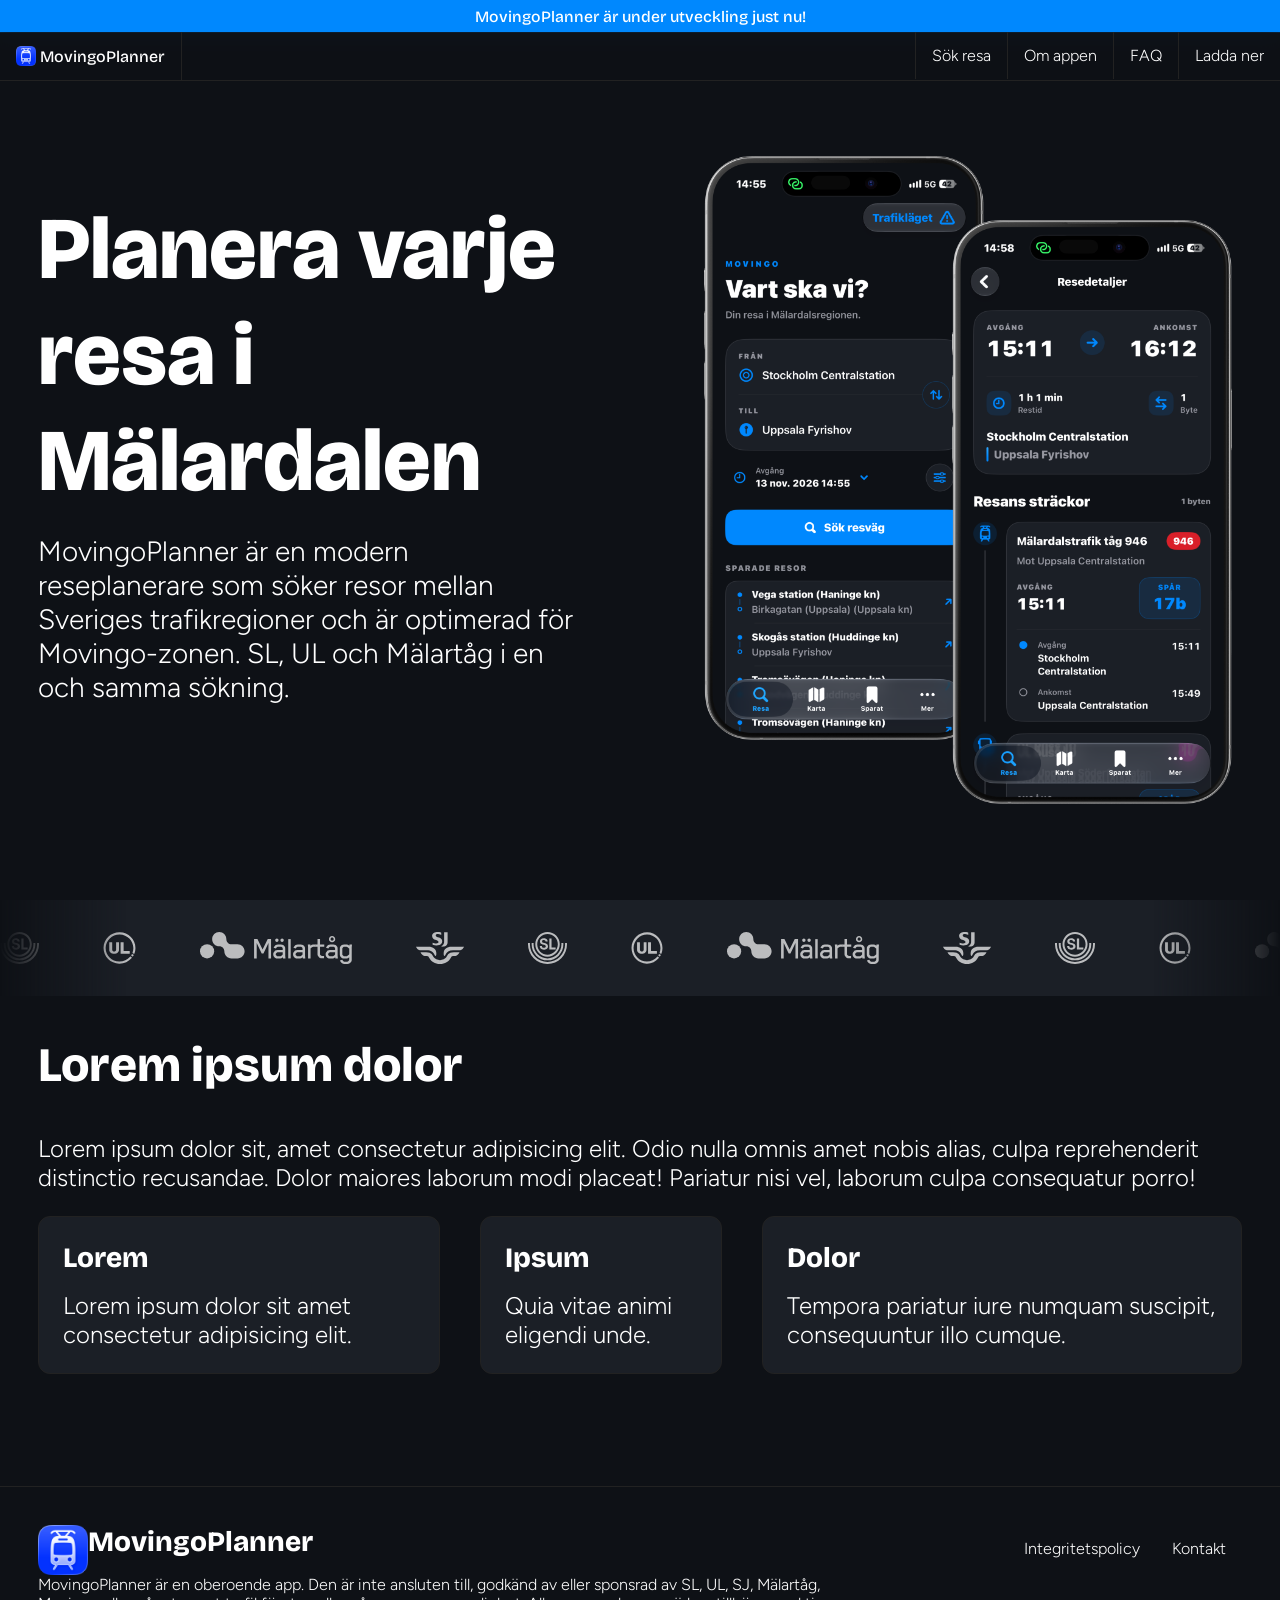
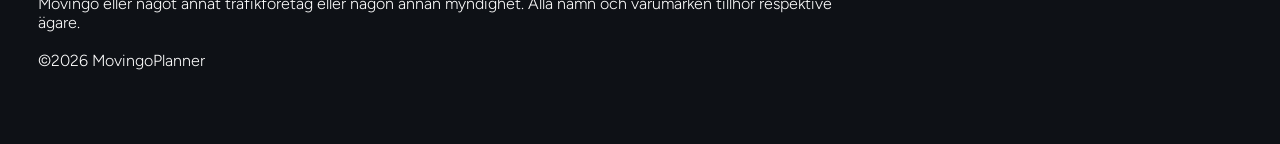
==== index.html @ 811c1472 "first commit" ====
<!DOCTYPE html>
<html lang="en">
<head>
    <meta charset="UTF-8">
    <meta name="viewport" content="width=device-width, initial-scale=1.0">

    <link rel="shortcut icon" href="img/logo.png" type="image/x-icon">

    <link rel="preconnect" href="https://fonts.googleapis.com">
    <link rel="preconnect" href="https://fonts.gstatic.com" crossorigin>
    <link href="https://fonts.googleapis.com/css2?family=Bricolage+Grotesque:opsz,wght@12..96,200..800&family=Figtree:ital,wght@0,300..900;1,300..900&display=swap" rel="stylesheet">
    
    <link rel="stylesheet" href="css/styles.css">

    <title>MovingoPlanner</title>
</head>
<body>
    <header>MovingoPlanner är under utveckling just nu!</header>
    <nav>
        <ul>
            <li id="logo"><a href="/"><img src="img/logo.png" alt="MovingoPlanner logga">MovingoPlanner</a></li>
            <li><a href="/downloads/">Ladda ner</a></li>
            <li><a href="/faq/">FAQ</a></li>
            <li><a href="/about/">Om appen</a></li>
            <li><a href="/search-journey/">Sök resa</a></li>
        </ul>
    </nav>

    <section id="hero_sec">
        <div class="flex-container">
            <main>
                <h1>Planera varje resa i Mälardalen</h1>
                <p>MovingoPlanner är en modern reseplanerare som söker resor mellan Sveriges trafikregioner och är optimerad för Movingo-zonen. SL, UL och Mälartåg i en och samma sökning.</p>
            </main>
            <aside>
                <div>
                    <img src="img/app_mockup_home.png" alt="Telefon modell som visar appen.">
                    <img id="top_img" src="img/app_mockup_journey.png" alt="Telefon modell som visar appen.">
                </div>
            </aside>
        </div>
    </section>

    <section class="logo-marquee">
        <div class="logo-track">

            <div class="logo-group">
                <img src="img/sl.svg" alt="SL">
                <img src="img/ul.svg" alt="UL">
                <img src="img/malartag.svg" alt="Mälartåg">
                <img src="img/sj.svg" alt="SJ">

                <img src="img/sl.svg" alt="" aria-hidden="true">
                <img src="img/ul.svg" alt="" aria-hidden="true">
                <img src="img/malartag.svg" alt="" aria-hidden="true">
                <img src="img/sj.svg" alt="" aria-hidden="true">

                <img src="img/sl.svg" alt="" aria-hidden="true">
                <img src="img/ul.svg" alt="" aria-hidden="true">
                <img src="img/malartag.svg" alt="" aria-hidden="true">
                <img src="img/sj.svg" alt="" aria-hidden="true">
            </div>

            <div class="logo-group" aria-hidden="true">
                <img src="img/sl.svg" alt="">
                <img src="img/ul.svg" alt="">
                <img src="img/malartag.svg" alt="">
                <img src="img/sj.svg" alt="">
                
                <img src="img/sl.svg" alt="">
                <img src="img/ul.svg" alt="">
                <img src="img/malartag.svg" alt="">
                <img src="img/sj.svg" alt="">
 
                <img src="img/sl.svg" alt="">
                <img src="img/ul.svg" alt="">
                <img src="img/malartag.svg" alt="">
                <img src="img/sj.svg" alt="">
            </div>
        </div>
    </section>

    <section id="info_sec">
        <div>
            <h2>Lorem ipsum dolor</h2>
            <p>Lorem ipsum dolor sit, amet consectetur adipisicing elit. Odio nulla omnis amet nobis alias, culpa reprehenderit distinctio recusandae. Dolor maiores laborum modi placeat! Pariatur nisi vel, laborum culpa consequatur porro!</p>

            <div class="flex-container">
                <div class="card">
                    <h3>Lorem</h3>
                    <p>
                        Lorem ipsum dolor sit amet consectetur adipisicing elit.
                    </p>
                </div>
                <div class="card">
                    <h3>Ipsum</h3>
                    <p>
                        Quia vitae animi eligendi unde.
                    </p>
                </div>
                <div class="card">
                    <h3>Dolor</h3>
                    <p>
                        Tempora pariatur iure numquam suscipit, consequuntur illo cumque. 
                    </p>
                </div>
            </div>
        </div>
    </section>

    <footer>
        <main>
            <div id="logo">
                <a href="/">
                    <div class="flex-container">
                        <img src="img/logo.png" alt="MovingoPlanner logga">
                        <h3>MovingoPlanner</h3>
                    </div>
                </a>
            </div>
                
            <p>MovingoPlanner är en oberoende app. Den är inte ansluten till, godkänd av eller sponsrad av SL, UL, SJ, Mälartåg, Movingo eller något annat trafikföretag eller någon annan myndighet. Alla namn och varumärken tillhör respektive ägare.<br><br>&copy;2026 MovingoPlanner</p>
        </main>
        <aside>
            <ul>
                <li><a href="/contact/">Kontakt</a></li>
                <li><a href="/privacy-policy/">Integritetspolicy</a></li>
            </ul>
        </aside>
    </footer>

</body>
</html>
---- css/styles.css ----
body {
    background-color: #0E1116;
    margin: 0;
}

html::-webkit-scrollbar, 
body::-webkit-scrollbar {
  display: none;
}

html, body {
  scrollbar-width: none; /* Firefox */
  -ms-overflow-style: none; /* IE och Edge */
}

nav a img {
    height: 19.5px;
    padding-right: 4px;
}

nav {
    width: 100vw;
    height: 47.5px;

    background-color: rgba(14, 17, 22, 0.8);
    backdrop-filter: blur(10px);

    border-bottom: #222 1px solid;

    z-index: 100;
    position: fixed;
    top: 3.6vh;
}

nav ul {
    list-style-type: none;
    margin: 0;
    padding: 0;
    overflow: hidden;
}

nav ul li {
    float: right;
}

nav ul li a {
    display: block;
    color: white;
    text-align: center;
    padding: 14px 16px;
    text-decoration: none;
  
    font-family: "Figtree", sans-serif;
    font-optical-sizing: auto;
    font-weight: 300;
    font-style: normal;

    border-left: #222 1px solid;
}

nav ul li a:hover {
    background-color: rgba(0, 136, 254);
}

#logo {
    float: left;

    display: flex;
    align-items: center;

    align-content: center;
}

#logo a {
    font-family: "Bricolage Grotesque", sans-serif;
    font-optical-sizing: auto;
    font-weight: 500;
    font-style: normal;
    font-variation-settings: "wdth" 100;

    display: flex;
    align-items: center;

    border-right: #222 1px solid;

    border-left: none;
}

h1 {
    font-family: "Bricolage Grotesque", sans-serif;
    font-optical-sizing: auto;
    font-weight: 800;
    font-style: normal;
    font-variation-settings: "wdth" 100;
    
    font-size: clamp(48px, calc(30.857px + 4.762vw), 88px);
    
    color: white;
}

h2 {
    font-family: "Bricolage Grotesque", sans-serif;
    font-optical-sizing: auto;
    font-weight: 800;
    font-style: normal;
    font-variation-settings: "wdth" 100;

    font-size: clamp(24px, calc(13.714px + 2.857vw), 48px);

    color: white;
}

h3 {
    font-family: "Bricolage Grotesque", sans-serif;
    font-optical-sizing: auto;
    font-weight: 800;
    font-style: normal;
    font-variation-settings: "wdth" 100;

    font-size: clamp(18px, calc(13.714px + 1.19vw), 28px);

    color: white;
    margin: 0;
    margin-bottom: 1rem;
}

p {
    font-family: "Figtree", sans-serif;
    font-optical-sizing: auto;
    font-weight: 300;
    font-style: normal;

    color: white;
}

header {
    font-family: "Bricolage Grotesque", sans-serif;
    font-optical-sizing: auto;
    font-weight: 500;
    font-style: normal;
    font-variation-settings:
        "wdth" 100;

    font-size: 1.75vh;

    color: white;

    text-align: center;
    width: 100vw;

    padding: 0.75vh 0;

    background-color: rgba(0, 136, 254);

    z-index: 100;
    position: fixed;
}

.flex-container {
    display: flex;
}

#hero_sec .flex-container {
    gap: 10vw;
    align-items: center;
}

#hero_sec {
    margin: 0 3vw;
    height: 100vh;
    display: flex;
    flex-direction: column;
    justify-content: center;
}

#hero_sec p {
    font-size: clamp(18px, calc(13.714px + 1.19vw), 28px);
}

#hero_sec main {
    float: left;
    width: 42vw;
}

#hero_sec aside {
    float: right;
    width: 42vw;
}

#hero_sec main h1, #hero_sec main p {
    margin: 1.5vw 0;
}

#hero_sec aside img {
    width: 17.5rem;
}

#top_img {
    position: absolute;

    margin: 5vw 0 0 -2.5vw;

    z-index: 1;
}

@media (max-width: 1200px) {

    #hero_sec aside img {
        width: 12.5rem;
    }

    #top_img {
    position: absolute;

    margin: 5vw 0 0 -4.5vw;

    z-index: 1;
}

@media (max-width: 850px) {
    #hero_sec main {
        width: 100vw;
    }

    #hero_sec aside {
        display: none;
    }
}
    
}

.logo-marquee {
    overflow: hidden;
    width: 100%;
    padding: 2rem 0;
    background: #1b1f26;

    mask-image: linear-gradient(
        to right,
        transparent,
        #0e1116 10%,
        #0e1116 90%,
        transparent
    );
    -webkit-mask-image: linear-gradient(
        to right,
        transparent,
        #0e1116 10%,
        #0e1116 90%,
        transparent
    );
}

.logo-track {
    display: flex;
    width: max-content;
    animation: scroll-logos 20s linear infinite;
}

.logo-marquee:hover .logo-track {
    animation-play-state: paused;
}

.logo-group {
    display: flex;
    align-items: center;
    gap: 4rem;
    padding-right: 4rem; 
}

.logo-group img {
    height: 2rem; 
    width: auto;
    object-fit: contain;
    filter: brightness(0) invert(1);
    opacity: 0.7;
    transition: filter 0.3s ease, opacity 0.3s ease;
}

.logo-group img:hover {
    filter: grayscale(0%);
    opacity: 1;
}

@keyframes scroll-logos {
    0% {
        transform: translateX(0);
    }
    100% {
        transform: translateX(-50%);
    }
}

@media (prefers-reduced-motion: reduce) {
    .logo-track {
        animation: none;
        flex-wrap: wrap;
        justify-content: center;
        width: 100%;
    }
    .logo-group[aria-hidden="true"] {
        display: none;
    }
}

#info_sec {
    margin: 0 3vw;
    height: 50vh;
}

#info_sec p {
    font-size: clamp(12px, calc(6.857px + 1.429vw), 24px);
}

#info_sec .flex-container {
    justify-content: space-between;
    gap: 2.5rem;
} 

.card p {
    margin: 0px;
}

.card {
    background-color: #1b1f26;
    padding: 1.5rem;

    border: #222 1px solid;
    border-radius: 12px;
}

footer {
    background-color: #1b1f26;

    border-top: #222 1px solid;
}

footer .flex-container {
    display: flex;
    align-items: stretch;

    height: 50px;
}

footer #logo {
    width: 100%
}

footer #logo a {
    text-decoration: none;
    border-right: none;
    height: 50px;
    text-align: center;
}

footer a img {
    height: 50px;
}

footer main {
    float: left;
    width: 65.5vw;
    height: 20vh;
    padding: 3vw;
    padding-right: 1.5vw;
}

footer aside {
    float: right;
    width: 25.5vw;
    height: 20vh;
    padding: 3vw;
    padding-left: 1.5vw;
}

footer ul {
    list-style-type: none;
    margin: 0;
    padding: 0;
    overflow: hidden;
}

footer ul li {
    float: right;
}

footer ul li a {
    display: block;
    color: white;
    text-align: center;
    padding: 14px 16px;
    text-decoration: none;
  
    font-family: "Figtree", sans-serif;
    font-optical-sizing: auto;
    font-weight: 300;
    font-style: normal;
}

footer ul li a:hover {
    background-color: rgba(0, 136, 254);
}
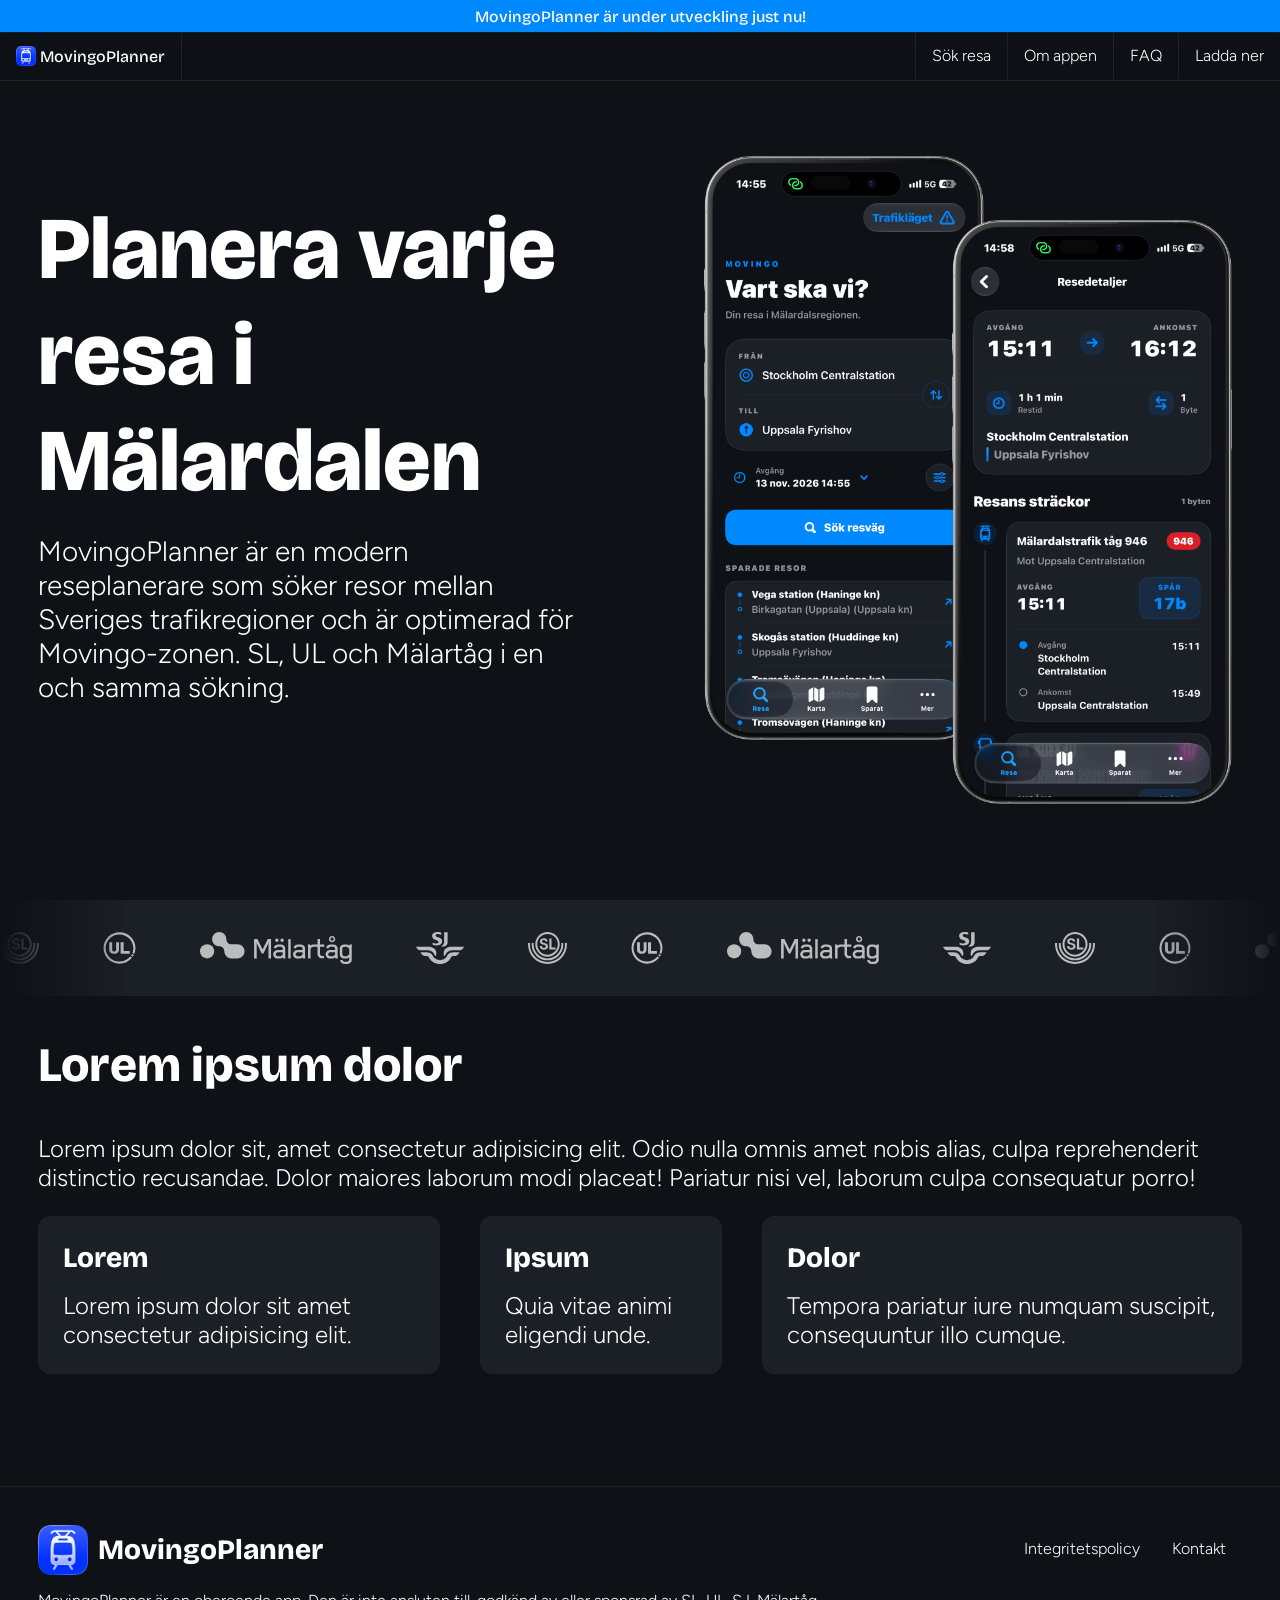
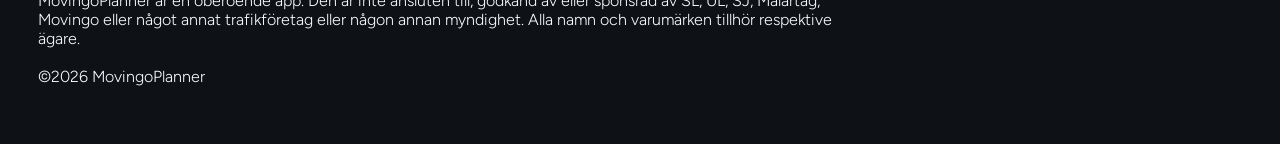
==== commit 169c8fe6: "Update index.html" ====
--- a/index.html
+++ b/index.html
@@ -112,10 +112,8 @@
         <main>
             <div id="logo">
                 <a href="/">
-                    <div class="flex-container">
-                        <img src="img/logo.png" alt="MovingoPlanner logga">
-                        <h3>MovingoPlanner</h3>
-                    </div>
+                    <img src="img/logo.png" alt="MovingoPlanner logga">
+                    <h3>MovingoPlanner</h3>
                 </a>
             </div>
                 
--- a/css/styles.css
+++ b/css/styles.css
@@ -337,24 +337,33 @@
 
 footer .flex-container {
     display: flex;
-    align-items: stretch;
-
+    align-items: center;
+}
+
+footer #logo {
+    float: none;
+    width: auto;
+    display: flex;
+    align-items: center;
+}
+
+footer #logo a {
+    display: flex;
+    align-items: center;
+    gap: 10px;
+
+    text-decoration: none;
+    border: none;
+}
+
+footer #logo h3 {
+    margin: 0;
+}
+
+footer #logo img {
     height: 50px;
-}
-
-footer #logo {
-    width: 100%
-}
-
-footer #logo a {
-    text-decoration: none;
-    border-right: none;
-    height: 50px;
-    text-align: center;
-}
-
-footer a img {
-    height: 50px;
+    width: auto;
+    display: block;
 }
 
 footer main {
@@ -365,6 +374,10 @@
     padding-right: 1.5vw;
 }
 
+footer main p {
+    clear: both;
+}
+
 footer aside {
     float: right;
     width: 25.5vw;
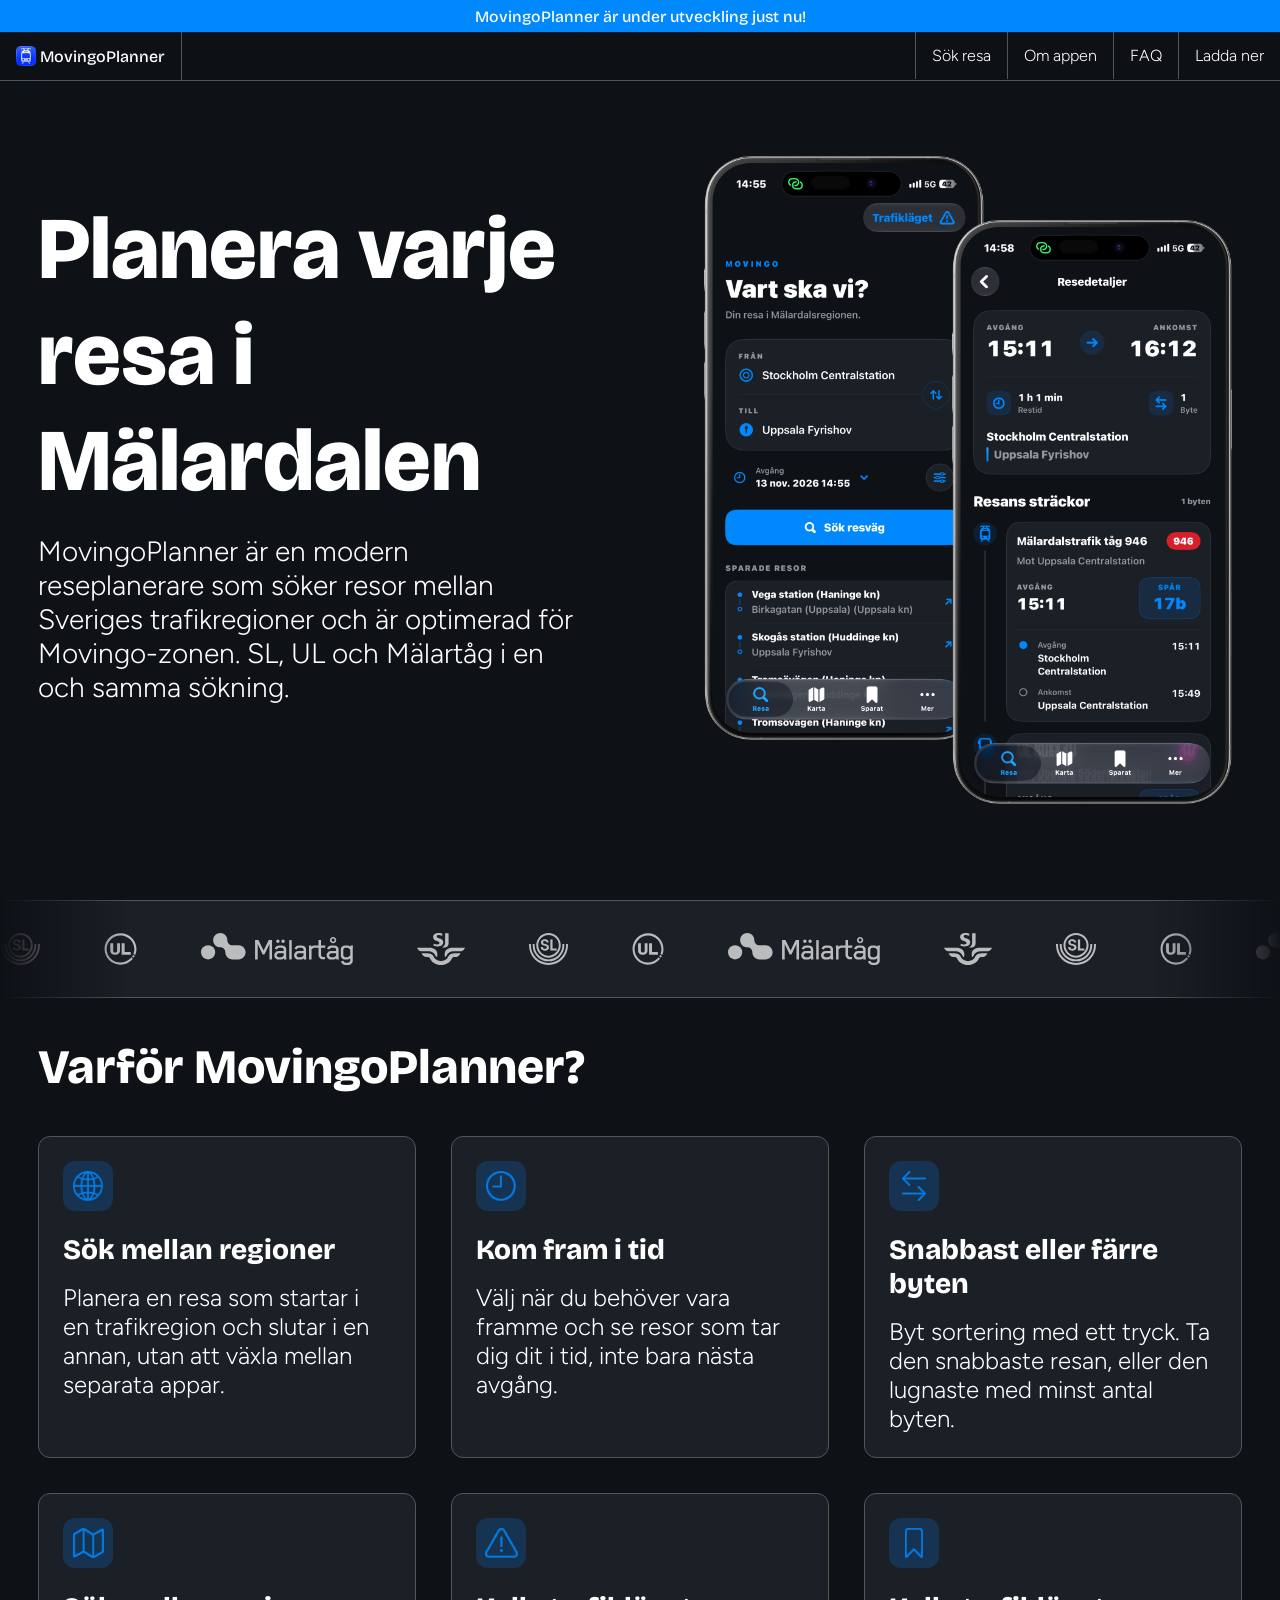
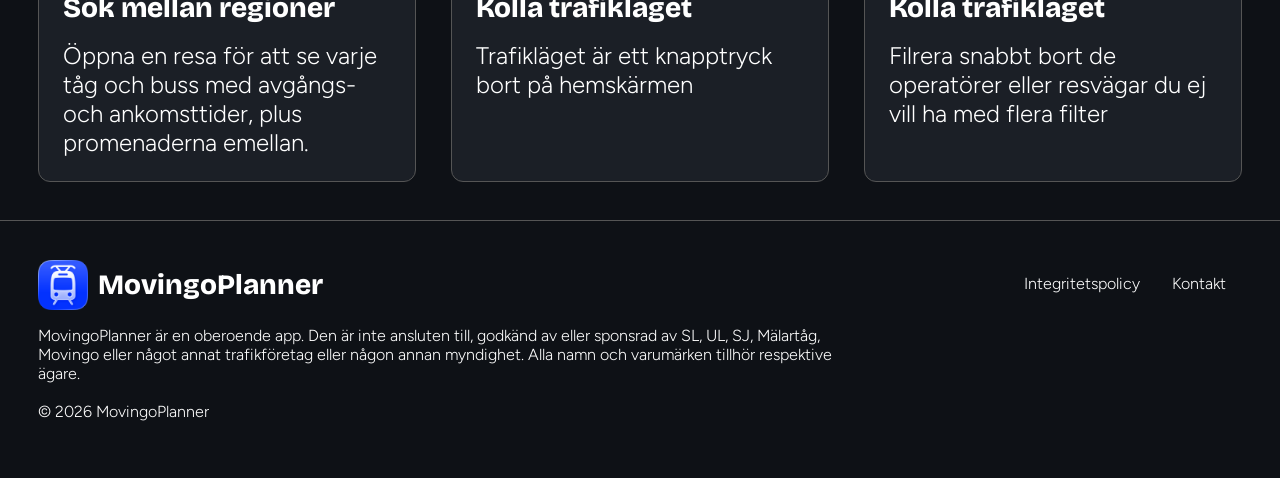
==== commit 227cd539: "Edited website" ====
--- a/index.html
+++ b/index.html
@@ -82,26 +82,53 @@
 
     <section id="info_sec">
         <div>
-            <h2>Lorem ipsum dolor</h2>
-            <p>Lorem ipsum dolor sit, amet consectetur adipisicing elit. Odio nulla omnis amet nobis alias, culpa reprehenderit distinctio recusandae. Dolor maiores laborum modi placeat! Pariatur nisi vel, laborum culpa consequatur porro!</p>
+            <h2>Varför MovingoPlanner?</h2>
 
             <div class="flex-container">
-                <div class="card">
-                    <h3>Lorem</h3>
+                <div>
+                    <div>
+                        <img src="img/globe.png" alt="logga">
+                    </div>
+                    <h3>Sök mellan regioner</h3>
+                    <p>Planera en resa som startar i en trafikregion och slutar i en annan, utan att växla mellan separata appar.</p>
+                </div>
+                <div>
+                    <div>
+                        <img src="img/clock.png" alt="logga">
+                    </div>
+                    <h3>Kom fram i tid</h3>
+                    <p>Välj när du behöver vara framme och se resor som tar dig dit i tid, inte bara nästa avgång.</p>
+                </div>
+                <div>
+                    <div>
+                        <img src="img/arrow.png" alt="logga">
+                    </div>
+                    <h3>Snabbast eller färre byten</h3>
+                    <p>Byt sortering med ett tryck. Ta den snabbaste resan, eller den lugnaste med minst antal byten.</p>
+                </div>
+                <div>
+                    <div>
+                        <img src="img/map.png" alt="logga">
+                    </div>
+                    <h3>Sök mellan regioner</h3>
+                    <p>Öppna en resa för att se varje tåg och buss med avgångs- och ankomsttider, plus promenaderna emellan.</p>
+                </div>
+                <div>
+                    <div>
+                        <img src="img/danger.png" alt="logga">
+                    </div>
+                    <h3>Kolla trafikläget</h3>
                     <p>
-                        Lorem ipsum dolor sit amet consectetur adipisicing elit.
+                        Trafikläget är ett knapptryck bort på hemskärmen
                     </p>
                 </div>
-                <div class="card">
-                    <h3>Ipsum</h3>
+                <div>
+                    <div>
+                        <img src="img/bookmark.png" alt="logga">
+                    </div>
+                    <h3>Kolla trafikläget</h3>
                     <p>
-                        Quia vitae animi eligendi unde.
-                    </p>
-                </div>
-                <div class="card">
-                    <h3>Dolor</h3>
-                    <p>
-                        Tempora pariatur iure numquam suscipit, consequuntur illo cumque. 
+                        Filrera snabbt bort de operatörer eller resvägar du ej vill ha med flera filter
                     </p>
                 </div>
             </div>
@@ -117,7 +144,7 @@
                 </a>
             </div>
                 
-            <p>MovingoPlanner är en oberoende app. Den är inte ansluten till, godkänd av eller sponsrad av SL, UL, SJ, Mälartåg, Movingo eller något annat trafikföretag eller någon annan myndighet. Alla namn och varumärken tillhör respektive ägare.<br><br>&copy;2026 MovingoPlanner</p>
+            <p>MovingoPlanner är en oberoende app. Den är inte ansluten till, godkänd av eller sponsrad av SL, UL, SJ, Mälartåg, Movingo eller något annat trafikföretag eller någon annan myndighet. Alla namn och varumärken tillhör respektive ägare.<br><br>&copy; 2026 MovingoPlanner</p>
         </main>
         <aside>
             <ul>
@@ -128,4 +155,4 @@
     </footer>
 
 </body>
-</html>+</html>
--- a/css/styles.css
+++ b/css/styles.css
@@ -25,7 +25,7 @@
     background-color: rgba(14, 17, 22, 0.8);
     backdrop-filter: blur(10px);
 
-    border-bottom: #222 1px solid;
+    border-bottom: #555 1px solid;
 
     z-index: 100;
     position: fixed;
@@ -55,11 +55,11 @@
     font-weight: 300;
     font-style: normal;
 
-    border-left: #222 1px solid;
+    border-left: #555 1px solid;
 }
 
 nav ul li a:hover {
-    background-color: rgba(0, 136, 254);
+    background-color: #1b1f26;
 }
 
 #logo {
@@ -81,7 +81,7 @@
     display: flex;
     align-items: center;
 
-    border-right: #222 1px solid;
+    border-right: #555 1px solid;
 
     border-left: none;
 }
@@ -154,6 +154,8 @@
 
     z-index: 100;
     position: fixed;
+    top: 0;
+    left: 0;
 }
 
 .flex-container {
@@ -210,11 +212,12 @@
     }
 
     #top_img {
-    position: absolute;
-
-    margin: 5vw 0 0 -4.5vw;
-
-    z-index: 1;
+        position: absolute;
+
+        margin: 5vw 0 0 -4.5vw;
+
+        z-index: 1;
+    }
 }
 
 @media (max-width: 850px) {
@@ -225,8 +228,6 @@
     #hero_sec aside {
         display: none;
     }
-}
-    
 }
 
 .logo-marquee {
@@ -234,6 +235,8 @@
     width: 100%;
     padding: 2rem 0;
     background: #1b1f26;
+
+    border: #555 1px solid;
 
     mask-image: linear-gradient(
         to right,
@@ -304,8 +307,8 @@
 }
 
 #info_sec {
-    margin: 0 3vw;
-    height: 50vh;
+    margin: 3vw;
+    height: auto;
 }
 
 #info_sec p {
@@ -314,25 +317,47 @@
 
 #info_sec .flex-container {
     justify-content: space-between;
-    gap: 2.5rem;
-} 
-
-.card p {
+    gap: 2.75vw;
+    flex-wrap: wrap;
+}   
+
+#info_sec .flex-container div {
+    background-color: #1b1f26;
+    padding: 1.5rem;
+    flex: 1;
+    border: #555 1px solid;
+    border-radius: 12px;
+    min-width: 25vw; 
+}
+
+#info_sec .flex-container div p {
     margin: 0px;
 }
 
-.card {
-    background-color: #1b1f26;
-    padding: 1.5rem;
-
-    border: #222 1px solid;
-    border-radius: 12px;
+#info_sec .flex-container div div {
+    background-color: rgba(0, 136, 254, 0.2);
+    height: 50px;
+    width: 50px;
+    min-width: 50px;
+    padding: 0;
+
+    display: flex;
+    justify-content: center;
+    margin-bottom: 2.5vh;
+    border: none;
+}
+
+#info_sec .flex-container div div img {
+    height: 30px;
+    margin: 10px;
+
+    filter: brightness(0) saturate(100%) invert(41%) sepia(73%) saturate(3810%) hue-rotate(191deg) brightness(100%) contrast(100%);
 }
 
 footer {
     background-color: #1b1f26;
 
-    border-top: #222 1px solid;
+    border-top: #555 1px solid;
 }
 
 footer .flex-container {
@@ -411,5 +436,126 @@
 }
 
 footer ul li a:hover {
-    background-color: rgba(0, 136, 254);
+    background-color: #555;
+}
+
+
+form  {
+    font-family: "Bricolage Grotesque", sans-serif;
+    font-optical-sizing: auto;
+    font-weight: 500;
+    font-style: normal;
+    font-variation-settings:
+        "wdth" 100;
+
+    color: white;
+}
+
+#location_sec {
+    display: flex;
+    justify-content: space-between;
+    align-items: flex-end;
+    gap: 5rem;
+    width: 90vw;
+}
+
+#location_sec input[id=origin], #location_sec input[id=destination] {
+    height: 45px;
+    width: 20vw;
+}
+
+#location_sec button{
+    border-radius: 50%;
+    height: 50px;
+    width: 50px;
+    border: #555 1px solid;
+}
+
+#location_sec button img {
+    height: 25px;
+    margin: auto;
+}
+
+#faq_sec {
+    margin: 15vh 3vw;
+}
+
+.faq-container {
+    max-width: 800px; 
+    margin: 50px auto; 
+    padding: 20px;
+
+    font-family: "Figtree", sans-serif;
+    font-optical-sizing: auto;
+    font-weight: 300;
+    font-style: normal;
+
+    color: white;
+}
+
+.faq-accordion {
+    border: #555 1px solid;
+    border-radius: 16px;
+    background-color: #1b1f26;
+}
+
+.faq-item {
+    border-bottom: 1px solid #555;
+    overflow: hidden; 
+    color: #fff;
+}
+
+.faq-item-last {
+    border-bottom: none;
+}
+
+.faq-question {
+    background-color: #1b1f26;
+    color: white;
+
+    font-family: "Figtree", sans-serif;
+    font-optical-sizing: auto;
+    font-weight: 300;
+    font-style: normal;
+
+    width: 100%;
+    padding: 20px;
+    text-align: left;
+    font-size: 18px;
+    border: none;
+    outline: none;
+    cursor: pointer;
+    position: relative;
+    transition: background-color 0.3s ease;
+
+    border-radius: 16px;
+}
+
+.faq-question:hover {
+    background-color: #1b1f26;
+}
+
+.faq-question .arrow {
+    position: absolute;
+    right: 20px;
+    transition: transform 0.3s ease;
+}
+
+.faq-question.active .arrow {
+    transform: scale(-1); 
+}
+
+.faq-answer {
+    max-height: 0; 
+    overflow: hidden;
+    transition: max-height 0.3s ease;
+    background-color: #1b1f26;
+
+    border-radius: 16px;
+}
+
+.faq-answer p {
+    padding: 20px;
+    font-size: 16px;
+    line-height: 1.5;
 }
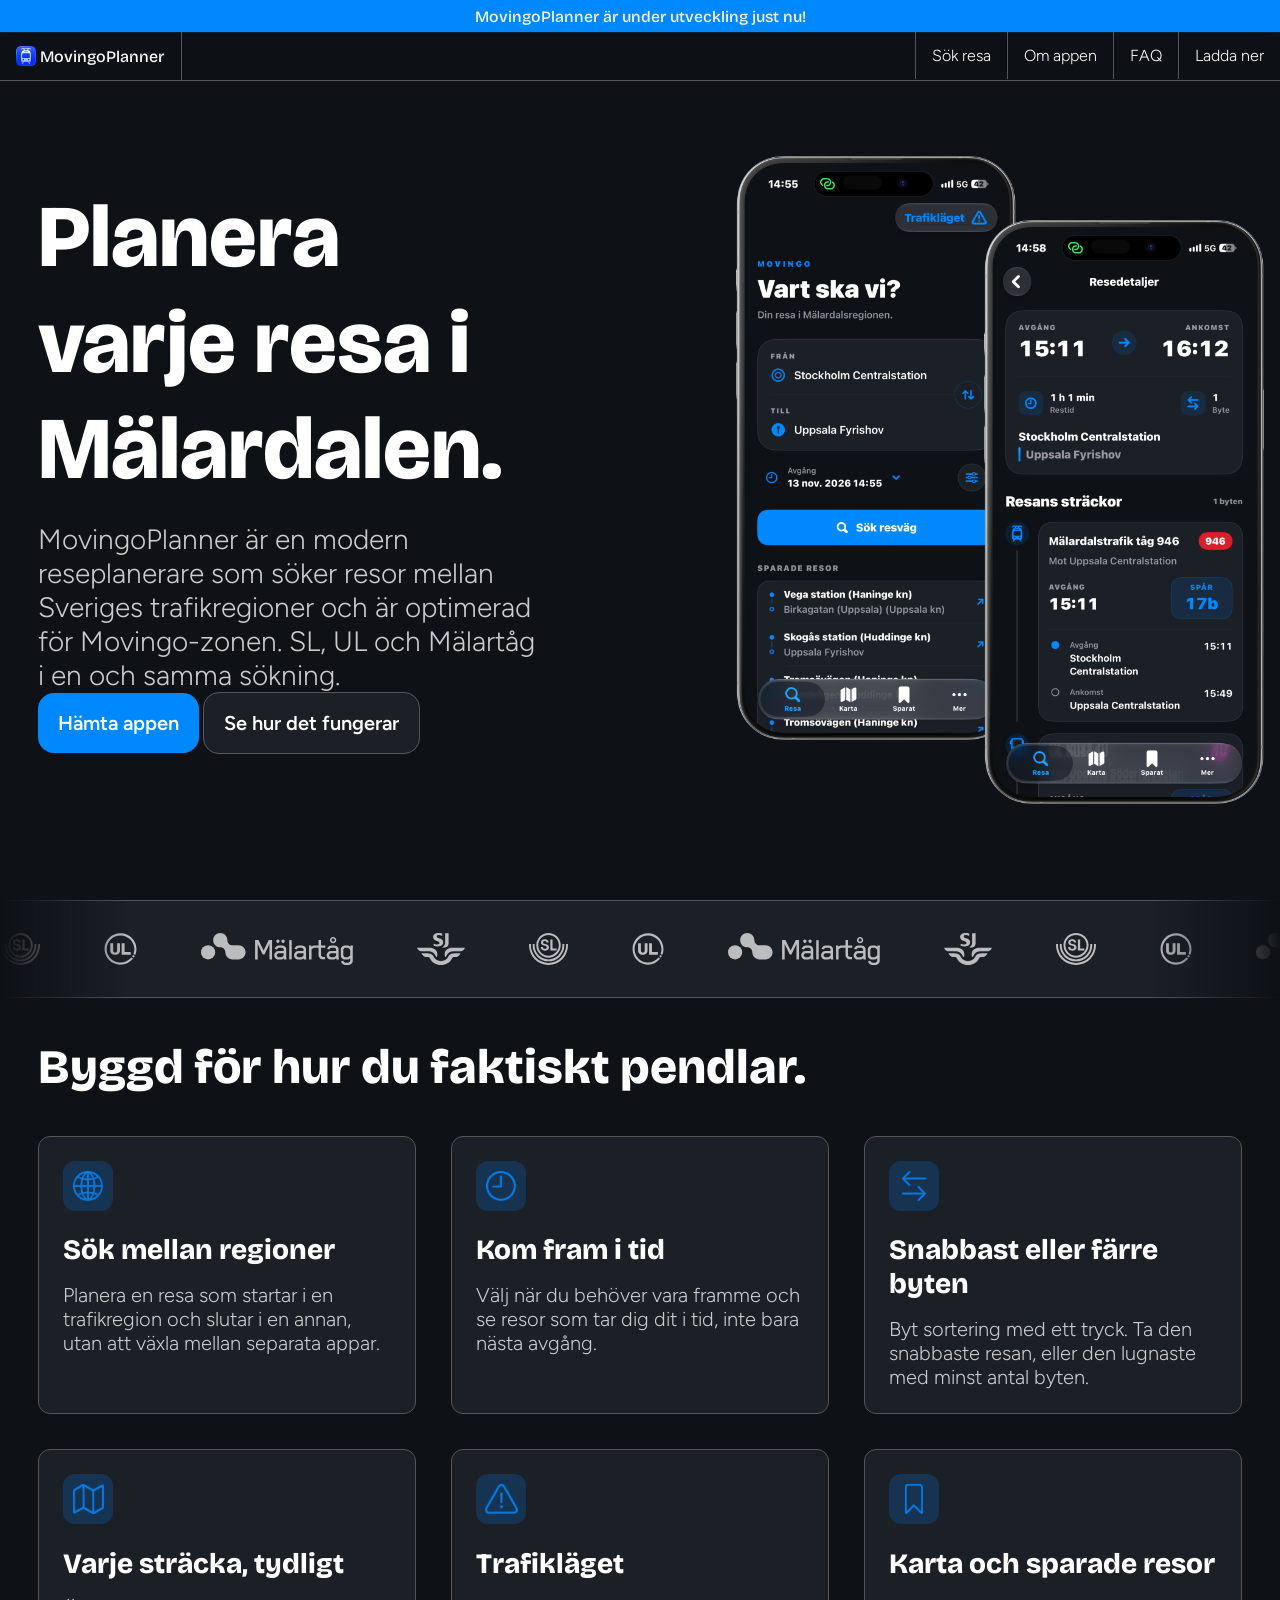
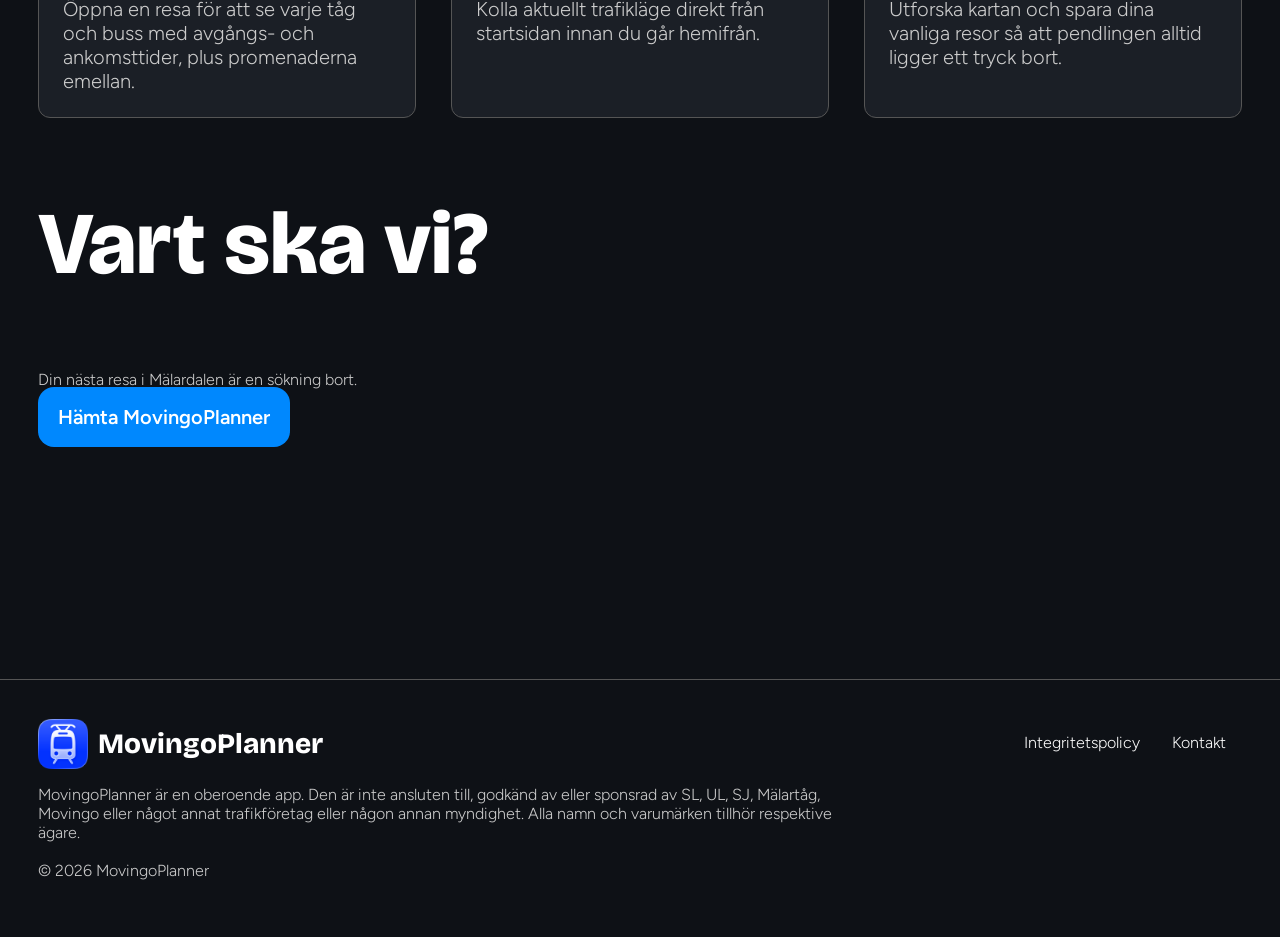
==== commit 4b4e333a: "Changed files" ====
--- a/index.html
+++ b/index.html
@@ -16,21 +16,23 @@
 </head>
 <body>
     <header>MovingoPlanner är under utveckling just nu!</header>
-    <nav>
+    <nav id="navbar">
         <ul>
             <li id="logo"><a href="/"><img src="img/logo.png" alt="MovingoPlanner logga">MovingoPlanner</a></li>
-            <li><a href="/downloads/">Ladda ner</a></li>
-            <li><a href="/faq/">FAQ</a></li>
-            <li><a href="/about/">Om appen</a></li>
-            <li><a href="/search-journey/">Sök resa</a></li>
+            <li id="nav-link"><a href="/downloads/">Ladda ner</a></li>
+            <li id="nav-link"><a href="/faq/">FAQ</a></li>
+            <li id="nav-link"><a href="/about/">Om appen</a></li>
+            <li id="nav-link"><a href="/search-journey/">Sök resa</a></li>
         </ul>
     </nav>
 
     <section id="hero_sec">
         <div class="flex-container">
             <main>
-                <h1>Planera varje resa i Mälardalen</h1>
+                <h1>Planera varje resa i Mälardalen.</h1>
                 <p>MovingoPlanner är en modern reseplanerare som söker resor mellan Sveriges trafikregioner och är optimerad för Movingo-zonen. SL, UL och Mälartåg i en och samma sökning.</p>
+                <a href="#appLink_sec">Hämta appen</a>
+                <a href="#logoMarquee_sec" class="alternate-btn">Se hur det fungerar</a>
             </main>
             <aside>
                 <div>
@@ -41,7 +43,7 @@
         </div>
     </section>
 
-    <section class="logo-marquee">
+    <section id="logoMarquee_sec">
         <div class="logo-track">
 
             <div class="logo-group">
@@ -82,7 +84,7 @@
 
     <section id="info_sec">
         <div>
-            <h2>Varför MovingoPlanner?</h2>
+            <h2>Byggd för hur du faktiskt pendlar.</h2>
 
             <div class="flex-container">
                 <div>
@@ -110,29 +112,33 @@
                     <div>
                         <img src="img/map.png" alt="logga">
                     </div>
-                    <h3>Sök mellan regioner</h3>
+                    <h3>Varje sträcka, tydligt</h3>
                     <p>Öppna en resa för att se varje tåg och buss med avgångs- och ankomsttider, plus promenaderna emellan.</p>
                 </div>
                 <div>
                     <div>
                         <img src="img/danger.png" alt="logga">
                     </div>
-                    <h3>Kolla trafikläget</h3>
-                    <p>
-                        Trafikläget är ett knapptryck bort på hemskärmen
-                    </p>
+                    <h3>Trafikläget</h3>
+                    <p>Kolla aktuellt trafikläge direkt från startsidan innan du går hemifrån.</p>
                 </div>
                 <div>
                     <div>
                         <img src="img/bookmark.png" alt="logga">
                     </div>
-                    <h3>Kolla trafikläget</h3>
-                    <p>
-                        Filrera snabbt bort de operatörer eller resvägar du ej vill ha med flera filter
-                    </p>
+                    <h3>Karta och sparade resor</h3>
+                    <p>Utforska kartan och spara dina vanliga resor så att pendlingen alltid ligger ett tryck bort.</p>
                 </div>
             </div>
         </div>
+    </section>
+
+    <section id="appLink_sec">
+        <h1>Vart ska vi?</h1>
+        <p>Din nästa resa i Mälardalen är en sökning bort.</p>
+        <a href="/downloads/">
+            Hämta MovingoPlanner
+        </a>
     </section>
 
     <footer>
--- a/css/styles.css
+++ b/css/styles.css
@@ -6,6 +6,10 @@
 html::-webkit-scrollbar, 
 body::-webkit-scrollbar {
   display: none;
+}
+
+html {
+  scroll-behavior: smooth;
 }
 
 html, body {
@@ -130,7 +134,7 @@
     font-weight: 300;
     font-style: normal;
 
-    color: white;
+    color: #ccc;
 }
 
 header {
@@ -158,12 +162,34 @@
     left: 0;
 }
 
+section a {
+    padding: 18px 20px;
+    background-color: rgba(0, 136, 254);
+    border-radius: 16px;
+    color: white;
+    text-decoration: none;
+
+    font-family: "Figtree", sans-serif;
+    font-optical-sizing: auto;
+    font-weight: 600;
+    font-style: normal;
+
+    font-size: clamp(10px, calc(5.714px + 1.19vw), 20px);
+}
+
+section a.alternate-btn {
+    background-color: #1b1f26;
+    border: #555 1px solid;
+
+    color: white;
+}
+
 .flex-container {
     display: flex;
 }
 
 #hero_sec .flex-container {
-    gap: 10vw;
+    gap: 15vw;
     align-items: center;
 }
 
@@ -230,7 +256,7 @@
     }
 }
 
-.logo-marquee {
+#logoMarquee_sec {
     overflow: hidden;
     width: 100%;
     padding: 2rem 0;
@@ -260,7 +286,7 @@
     animation: scroll-logos 20s linear infinite;
 }
 
-.logo-marquee:hover .logo-track {
+#logoMarquee_sec:hover .logo-track {
     animation-play-state: paused;
 }
 
@@ -312,7 +338,7 @@
 }
 
 #info_sec p {
-    font-size: clamp(12px, calc(6.857px + 1.429vw), 24px);
+    font-size: clamp(10px, calc(5.714px + 1.19vw), 20px);
 }
 
 #info_sec .flex-container {
@@ -332,6 +358,7 @@
 
 #info_sec .flex-container div p {
     margin: 0px;
+
 }
 
 #info_sec .flex-container div div {
@@ -354,8 +381,15 @@
     filter: brightness(0) saturate(100%) invert(41%) sepia(73%) saturate(3810%) hue-rotate(191deg) brightness(100%) contrast(100%);
 }
 
+#appLink_sec {
+    margin: 3vw;
+    height: 50vh;
+}
+
 footer {
     background-color: #1b1f26;
+
+    width: 100vw;
 
     border-top: #555 1px solid;
 }
@@ -393,7 +427,7 @@
 
 footer main {
     float: left;
-    width: 65.5vw;
+    width: 65.5%;
     height: 20vh;
     padding: 3vw;
     padding-right: 1.5vw;
@@ -405,7 +439,7 @@
 
 footer aside {
     float: right;
-    width: 25.5vw;
+    width: 25.5%;
     height: 20vh;
     padding: 3vw;
     padding-left: 1.5vw;
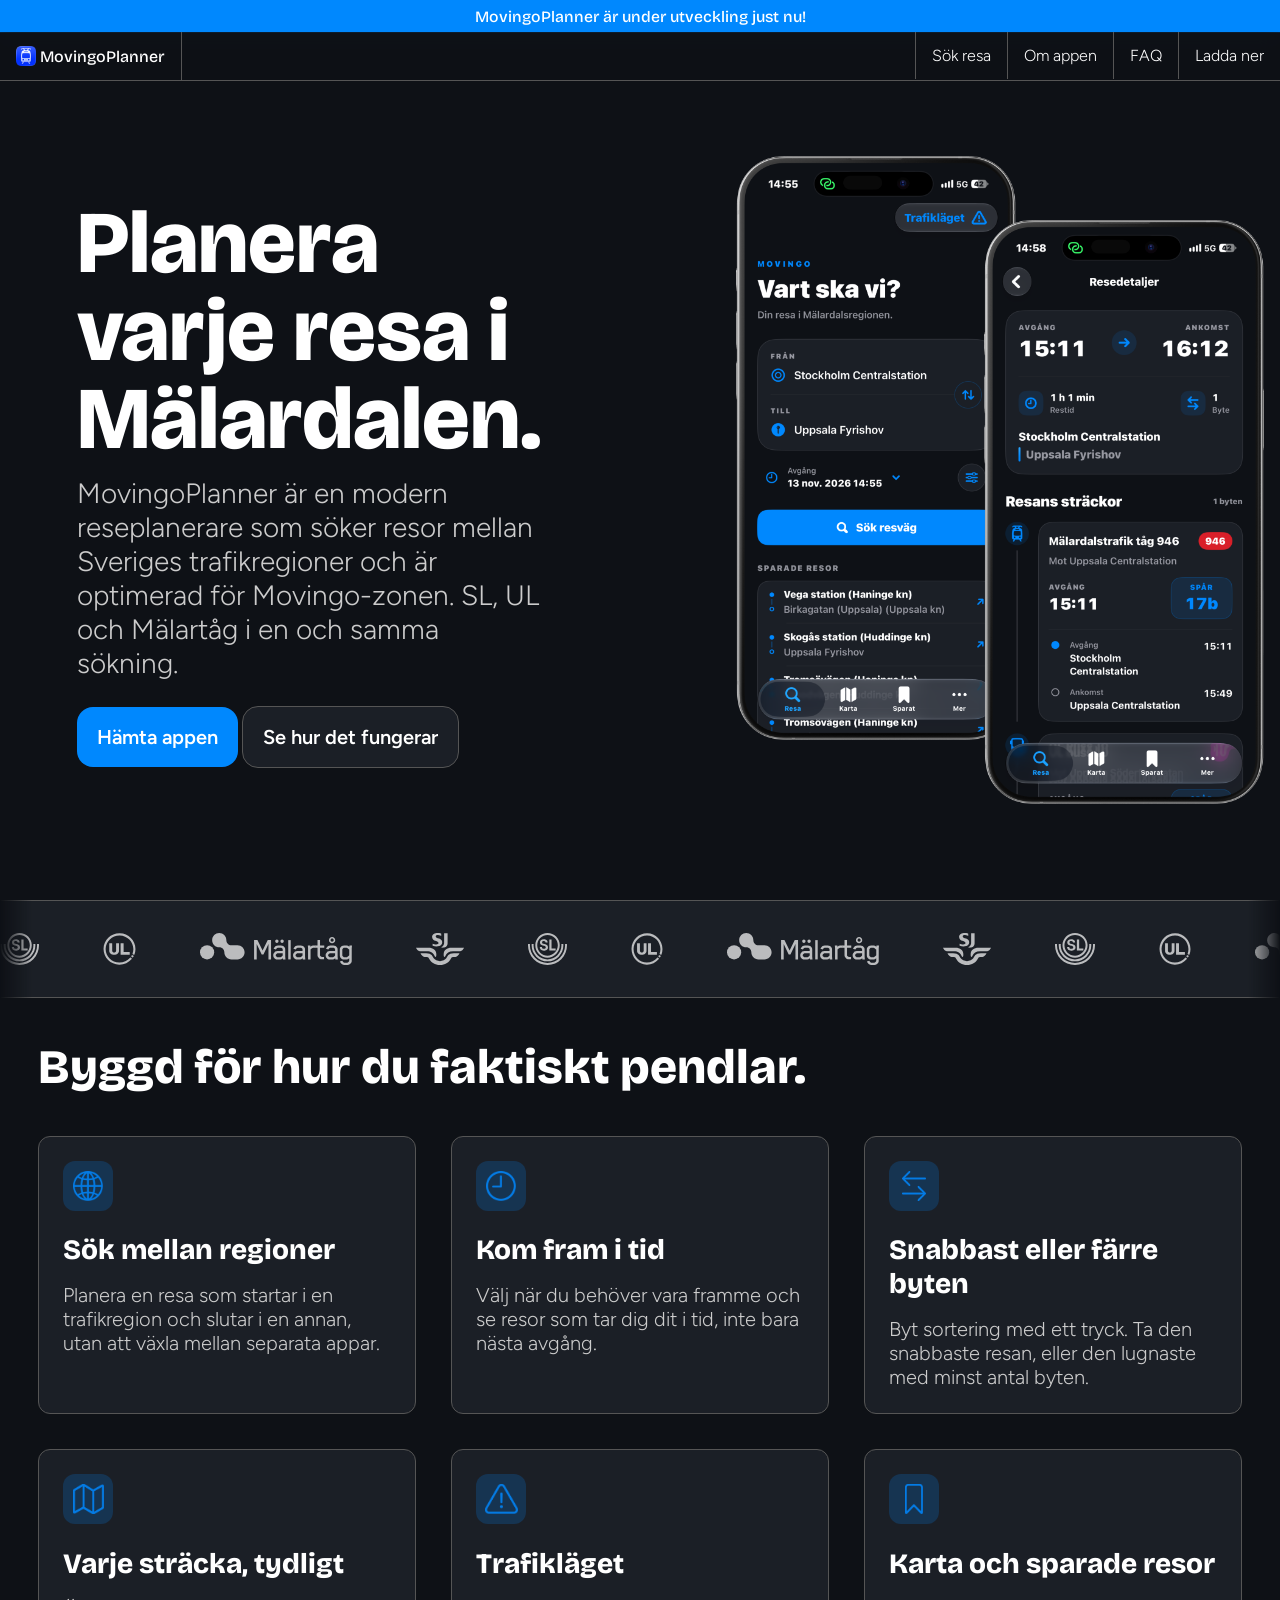
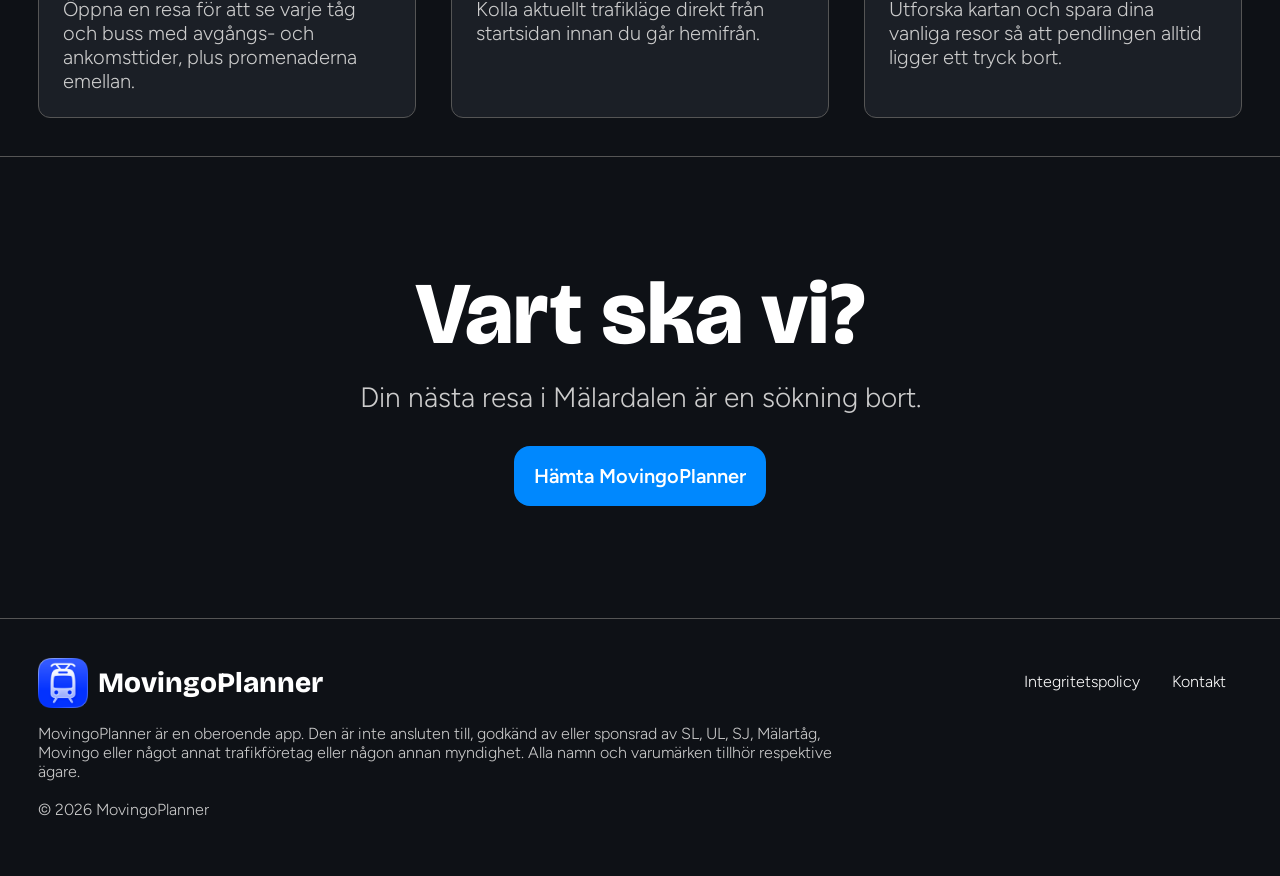
==== commit c6e95aa0: "Many changes" ====
--- a/index.html
+++ b/index.html
@@ -18,7 +18,7 @@
     <header>MovingoPlanner är under utveckling just nu!</header>
     <nav id="navbar">
         <ul>
-            <li id="logo"><a href="/"><img src="img/logo.png" alt="MovingoPlanner logga">MovingoPlanner</a></li>
+            <li id="logo"><a href="#hero_sec"><img src="img/logo.png" alt="MovingoPlanner logga">MovingoPlanner</a></li>
             <li id="nav-link"><a href="/downloads/">Ladda ner</a></li>
             <li id="nav-link"><a href="/faq/">FAQ</a></li>
             <li id="nav-link"><a href="/about/">Om appen</a></li>
--- a/css/styles.css
+++ b/css/styles.css
@@ -3,18 +3,8 @@
     margin: 0;
 }
 
-html::-webkit-scrollbar, 
-body::-webkit-scrollbar {
-  display: none;
-}
-
 html {
   scroll-behavior: smooth;
-}
-
-html, body {
-  scrollbar-width: none; /* Firefox */
-  -ms-overflow-style: none; /* IE och Edge */
 }
 
 nav a img {
@@ -96,6 +86,8 @@
     font-weight: 800;
     font-style: normal;
     font-variation-settings: "wdth" 100;
+
+    line-height: 1;
     
     font-size: clamp(48px, calc(30.857px + 4.762vw), 88px);
     
@@ -184,6 +176,11 @@
     color: white;
 }
 
+#hero_sec a,
+#appLink_sec a {
+    display: inline-block;
+}
+
 .flex-container {
     display: flex;
 }
@@ -194,7 +191,7 @@
 }
 
 #hero_sec {
-    margin: 0 3vw;
+    margin: 0 6vw;
     height: 100vh;
     display: flex;
     flex-direction: column;
@@ -215,8 +212,12 @@
     width: 42vw;
 }
 
-#hero_sec main h1, #hero_sec main p {
-    margin: 1.5vw 0;
+#hero_sec main h1, #hero_sec main p, #hero_sec main a {
+    margin: 1vw 0;
+}
+
+#hero_sec main h1 {
+    margin-top: calc(3.6vh + 47.5px);
 }
 
 #hero_sec aside img {
@@ -262,20 +263,23 @@
     padding: 2rem 0;
     background: #1b1f26;
 
-    border: #555 1px solid;
+    box-sizing: border-box;
+
+    border-top: #555 1px solid;
+    border-bottom: #555 1px solid;
 
     mask-image: linear-gradient(
         to right,
         transparent,
-        #0e1116 10%,
-        #0e1116 90%,
+        #0e1116 2.5%,
+        #0e1116 97.5%,
         transparent
     );
     -webkit-mask-image: linear-gradient(
         to right,
         transparent,
-        #0e1116 10%,
-        #0e1116 90%,
+        #0e1116 2.5%,
+        #0e1116 97.5%,
         transparent
     );
 }
@@ -382,8 +386,20 @@
 }
 
 #appLink_sec {
-    margin: 3vw;
-    height: 50vh;
+    padding: 12.5vh 0;
+    width: 100vw;
+    text-align: center;
+    border-top: #555 1px solid;
+}
+
+#appLink_sec h1{
+    margin-top: 0;
+    margin-bottom: 2.5vh;
+}
+#appLink_sec p {
+    font-size: clamp(18px, calc(13.714px + 1.19vw), 28px);
+    margin-top: 0;
+    margin-bottom: 3.5vh;
 }
 
 footer {
